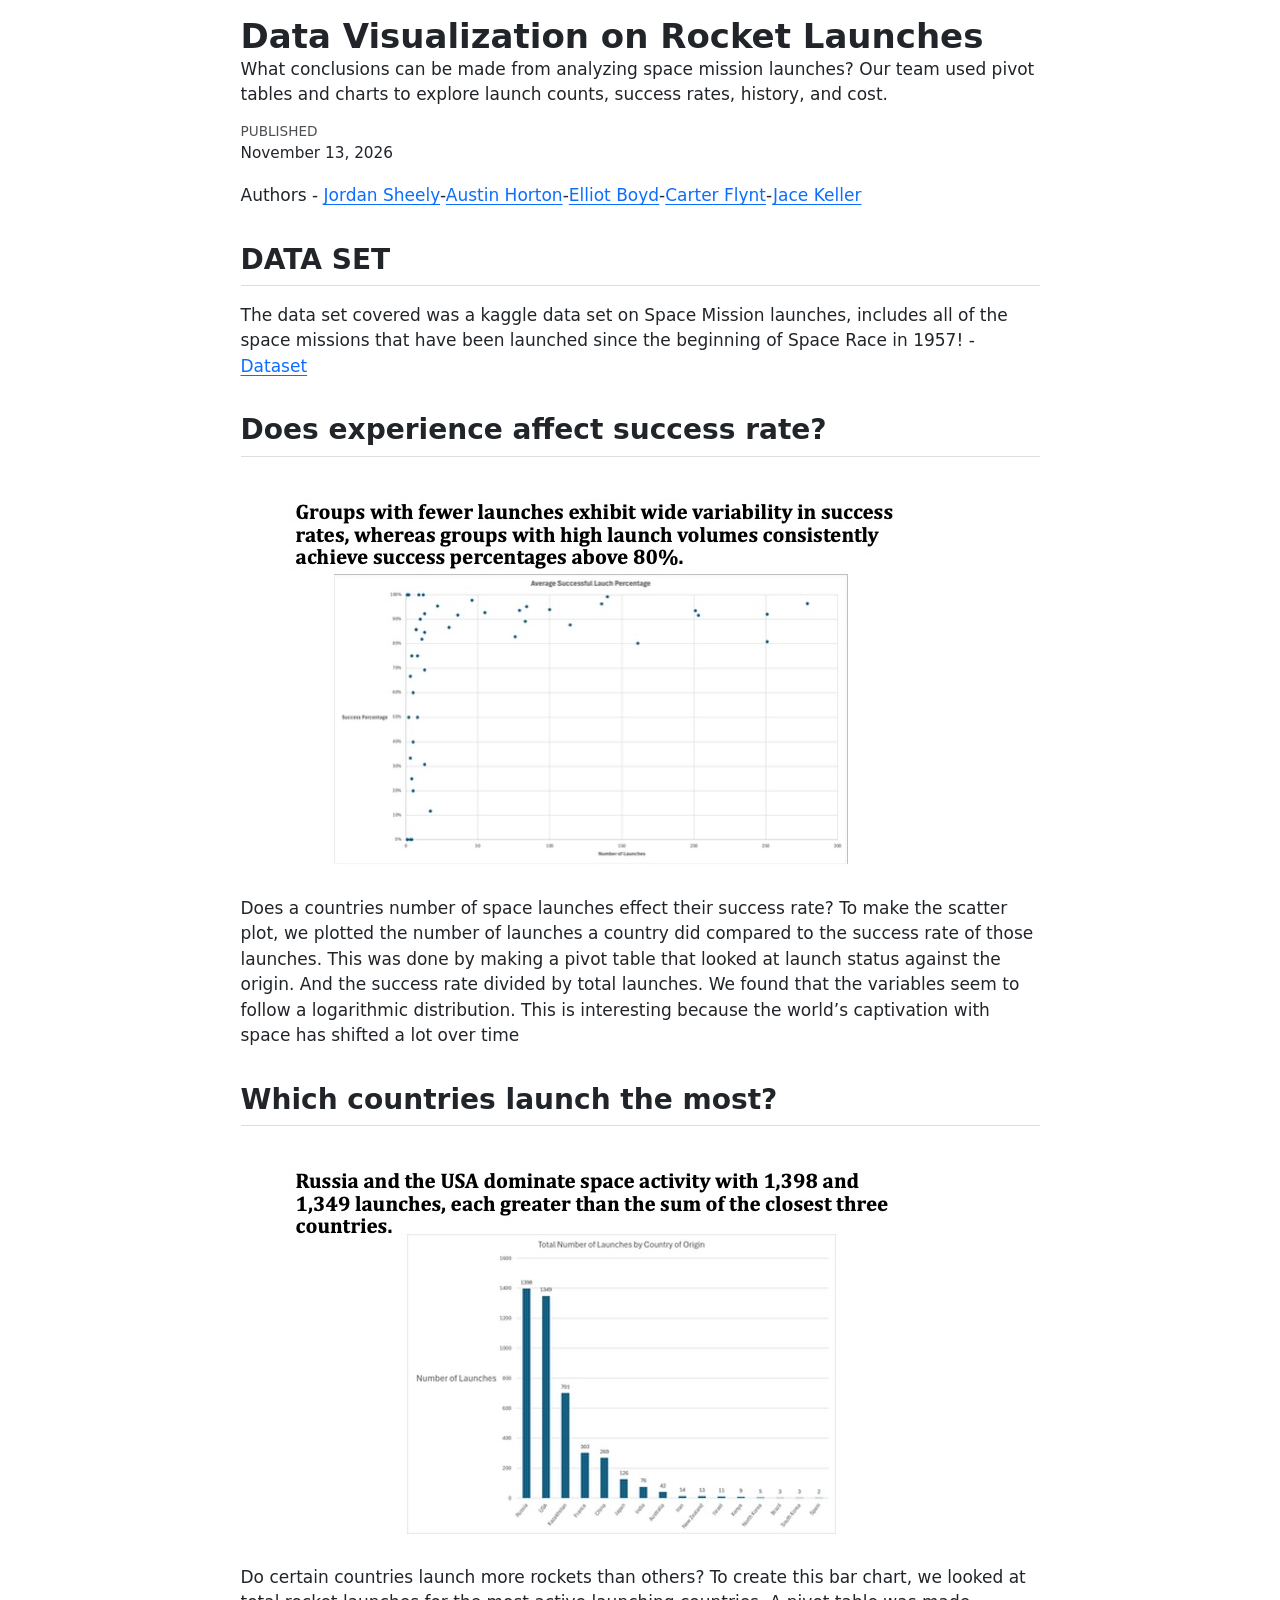
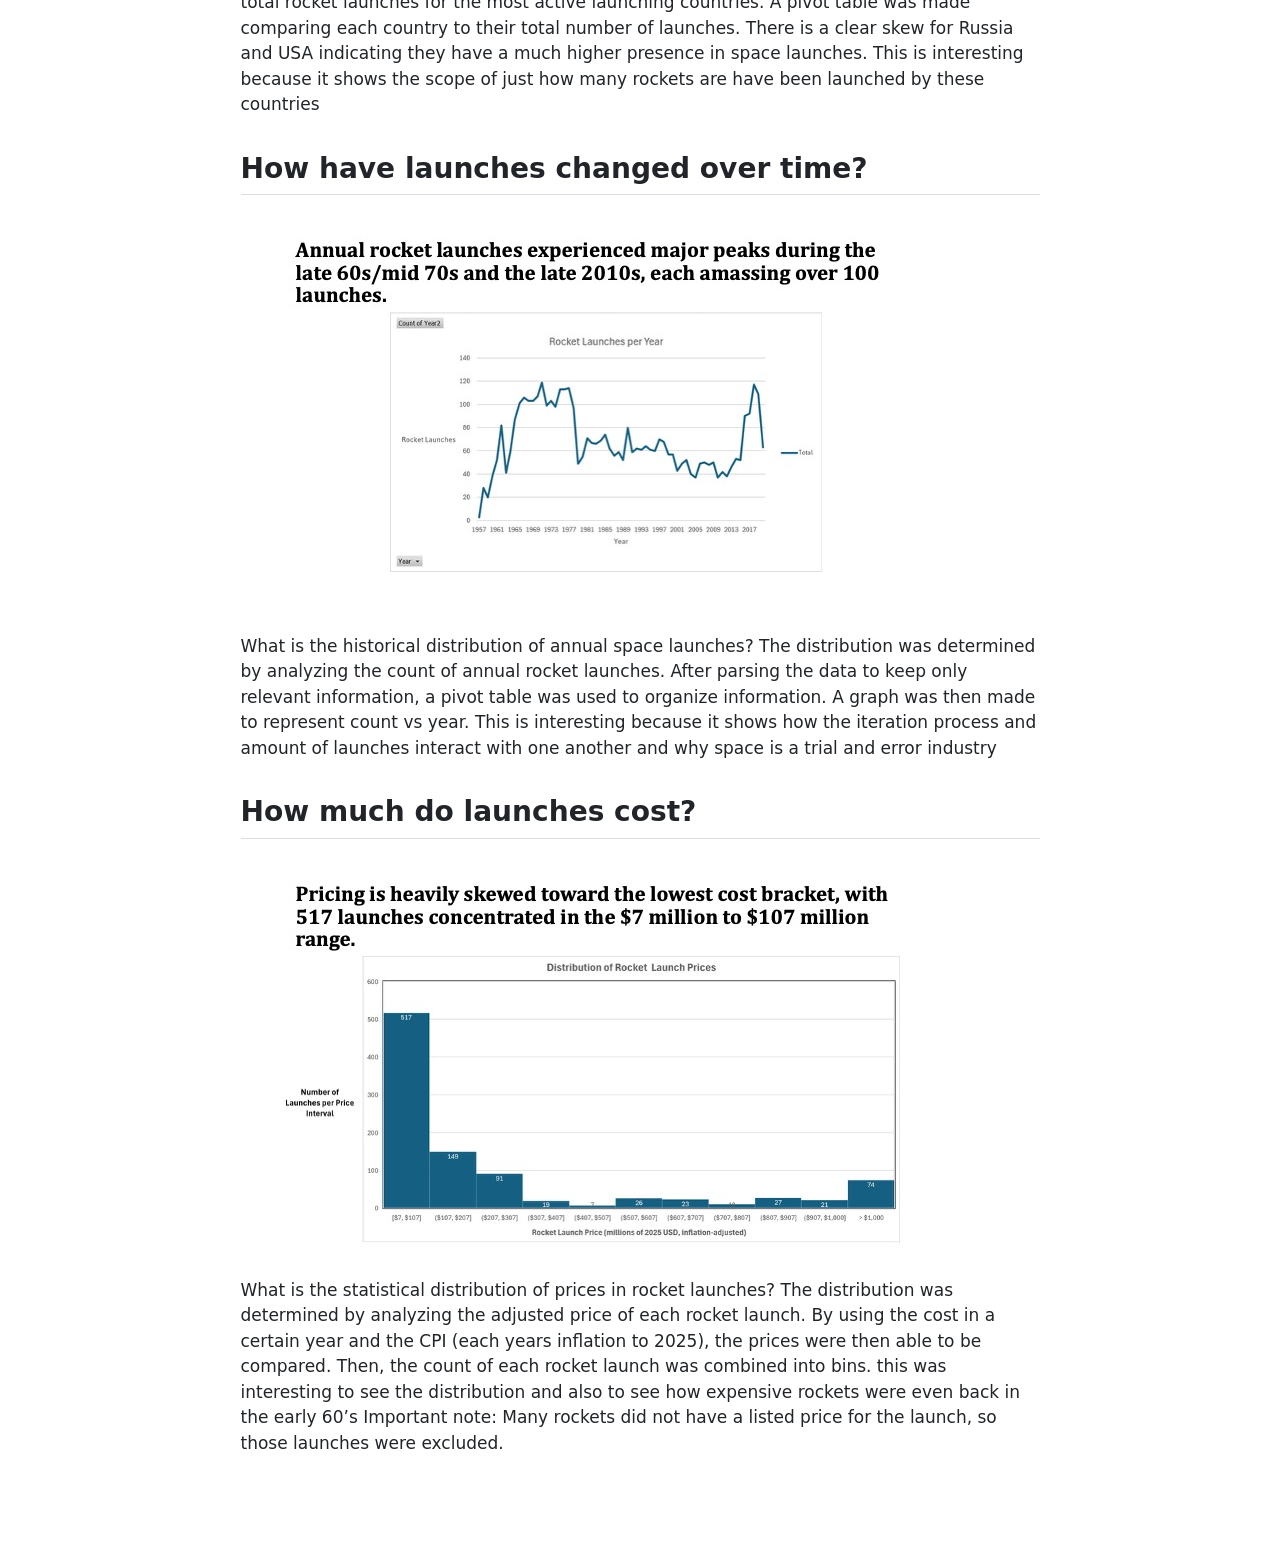
==== docs/posts/Data Visualization/index.html @ 4ab19f3b "Render Data Visualization post to HTML Co-Authored-By: Claude Haiku 5.5 <noreply@anthropic.com> Clau" ====
<!DOCTYPE html>
<html xmlns="http://www.w3.org/1999/xhtml" lang="en" xml:lang="en"><head>

<meta charset="utf-8">
<meta name="generator" content="quarto-1.11.9">

<meta name="viewport" content="width=device-width, initial-scale=1.0, user-scalable=yes">

<meta name="dcterms.date" content="2026-11-13">
<meta name="description" content="What conclusions can be made from analyzing space mission launches? Our team used pivot tables and charts to explore launch counts, success rates, history, and cost.">

<title>Data Visualization on Rocket Launches</title>
<style>
/* Default styles provided by pandoc.
** See https://pandoc.org/MANUAL.html#variables-for-html for config info.
*/
span.smallcaps{font-variant: small-caps;}
div.columns{display: flex; gap: 1.5em;}
div.column{flex: auto;}
@media screen {
div.columns{gap: min(4vw, 1.5em);}
div.column{overflow-x: auto;}
}
div.hanging-indent{margin-left: 1.5em; text-indent: -1.5em;}
ul.task-list{list-style: none;}
ul.task-list li input[type="checkbox"] {
  width: 0.8em;
  margin: 0 0.8em 0.2em -1em; /* quarto-specific, see https://github.com/quarto-dev/quarto-cli/issues/4556 */ 
  vertical-align: middle;
}
</style>


<script src="index_files/libs/clipboard/clipboard.min.js"></script>
<script src="index_files/libs/quarto-html/quarto.js" type="module"></script>
<script src="index_files/libs/quarto-html/tabsets/tabsets.js" type="module"></script>
<script src="index_files/libs/quarto-html/scrollable-regions/scrollable-regions.js" type="module"></script>
<script src="index_files/libs/quarto-html/popper.min.js"></script>
<script src="index_files/libs/quarto-html/tippy.umd.min.js"></script>
<script src="index_files/libs/quarto-html/anchor.min.js"></script>
<link href="index_files/libs/quarto-html/tippy.css" rel="stylesheet">
<link href="index_files/libs/quarto-html/quarto-syntax-highlighting-63b5708e65d6cd79cd7618c58d0c21e7.css" rel="stylesheet" id="quarto-text-highlighting-styles">
<script src="index_files/libs/bootstrap/bootstrap.min.js"></script>
<link href="index_files/libs/bootstrap/bootstrap-icons.css" rel="stylesheet">
<link href="index_files/libs/bootstrap/bootstrap-521bd39df32e8c52b27ae031db55aa90.min.css" rel="stylesheet" append-hash="true" id="quarto-bootstrap" data-mode="light">
<script src="index_files/libs/quarto-contrib/glightbox/glightbox.min.js"></script>
<link href="index_files/libs/quarto-contrib/glightbox/glightbox.min.css" rel="stylesheet">
<link href="index_files/libs/quarto-contrib/glightbox/lightbox.css" rel="stylesheet">


</head>

<body class="fullcontent quarto-light"><a id="quarto-skip-link" class="visually-hidden-focusable" href="#quarto-document-content">Skip to main content</a>

<div id="quarto-content" class="page-columns page-rows-contents page-layout-article">

<main class="content" id="quarto-document-content" tabindex="-1">

<header id="title-block-header" class="quarto-title-block default">
<div class="quarto-title">
<h1 class="title">Data Visualization on Rocket Launches</h1>
</div>

<div>
  <div class="description">
    What conclusions can be made from analyzing space mission launches? Our team used pivot tables and charts to explore launch counts, success rates, history, and cost.
  </div>
</div>


<div class="quarto-title-meta">

    
    <div>
    <div class="quarto-title-meta-heading">Published</div>
    <div class="quarto-title-meta-contents">
      <p class="date">November 13, 2026</p>
    </div>
  </div>
  
    
  </div>
  


</header>


<p>Authors - <a href="https://jordanlsheely.github.io/jordanlsheely/">Jordan Sheely</a>-<a href="https://austin-horton.github.io/">Austin Horton</a>-<a href="http://elliottboyd.github.io/">Elliot Boyd</a>-<a href="https://carterflynt.github.io/">Carter Flynt</a>-<a href="https://jace1206.github.io/">Jace Keller</a></p>
<section id="data-set" class="level2">
<h2 class="anchored" data-anchor-id="data-set">DATA SET</h2>
<p>The data set covered was a kaggle data set on Space Mission launches, includes all of the space missions that have been launched since the beginning of Space Race in 1957! - <a href="https://www.kaggle.com/datasets/salmane/space-missions-launches">Dataset</a></p>
</section>
<section id="does-experience-affect-success-rate" class="level2">
<h2 class="anchored" data-anchor-id="does-experience-affect-success-rate">Does experience affect success rate?</h2>
<p><a href="Slide2.jpeg" class="lightbox" data-gallery="quarto-lightbox-gallery-1"><img src="Slide2.jpeg" class="img-fluid"></a></p>
<p>Does a countries number of space launches effect their success rate? To make the scatter plot, we plotted the number of launches a country did compared to the success rate of those launches. This was done by making a pivot table that looked at launch status against the origin. And the success rate divided by total launches. We found that the variables seem to follow a logarithmic distribution. This is interesting because the world’s captivation with space has shifted a lot over time</p>
</section>
<section id="which-countries-launch-the-most" class="level2">
<h2 class="anchored" data-anchor-id="which-countries-launch-the-most">Which countries launch the most?</h2>
<p><a href="Slide3.jpeg" class="lightbox" data-gallery="quarto-lightbox-gallery-2"><img src="Slide3.jpeg" class="img-fluid"></a></p>
<p>Do certain countries launch more rockets than others? To create this bar chart, we looked at total rocket launches for the most active launching countries. A pivot table was made comparing each country to their total number of launches. There is a clear skew for Russia and USA indicating they have a much higher presence in space launches. This is interesting because it shows the scope of just how many rockets are have been launched by these countries</p>
</section>
<section id="how-have-launches-changed-over-time" class="level2">
<h2 class="anchored" data-anchor-id="how-have-launches-changed-over-time">How have launches changed over time?</h2>
<p><a href="Slide4.jpeg" class="lightbox" data-gallery="quarto-lightbox-gallery-3"><img src="Slide4.jpeg" class="img-fluid"></a></p>
<p>What is the historical distribution of annual space launches? The distribution was determined by analyzing the count of annual rocket launches. After parsing the data to keep only relevant information, a pivot table was used to organize information. A graph was then made to represent count vs year. This is interesting because it shows how the iteration process and amount of launches interact with one another and why space is a trial and error industry</p>
</section>
<section id="how-much-do-launches-cost" class="level2">
<h2 class="anchored" data-anchor-id="how-much-do-launches-cost">How much do launches cost?</h2>
<p><a href="Slide5.jpeg" class="lightbox" data-gallery="quarto-lightbox-gallery-4"><img src="Slide5.jpeg" class="img-fluid"></a></p>
<p>What is the statistical distribution of prices in rocket launches? The distribution was determined by analyzing the adjusted price of each rocket launch. By using the cost in a certain year and the CPI (each years inflation to 2025), the prices were then able to be compared. Then, the count of each rocket launch was combined into bins. this was interesting to see the distribution and also to see how expensive rockets were even back in the early 60’s Important note: Many rockets did not have a listed price for the launch, so those launches were excluded.</p>
</section>

</main>
<!-- /main column -->
<script id="quarto-html-after-body" type="application/javascript">
  window.document.addEventListener("DOMContentLoaded", function (event) {
    const icon = "";
    const anchorJS = new window.AnchorJS();
    anchorJS.options = {
      placement: 'right',
      icon: icon
    };
    anchorJS.add('.anchored');
    const isCodeAnnotation = (el) => {
      for (const clz of el.classList) {
        if (clz.startsWith('code-annotation-')) {                     
          return true;
        }
      }
      return false;
    }
    const onCopySuccess = function(e) {
      // button target
      const button = e.trigger;
      // don't keep focus
      button.blur();
      // flash "checked"
      button.classList.add('code-copy-button-checked');
      var currentTitle = button.getAttribute("title");
      button.setAttribute("title", "Copied!");
      let tooltip;
      if (window.bootstrap) {
        button.setAttribute("data-bs-toggle", "tooltip");
        button.setAttribute("data-bs-placement", "left");
        button.setAttribute("data-bs-title", "Copied!");
        tooltip = new bootstrap.Tooltip(button, 
          { trigger: "manual", 
            customClass: "code-copy-button-tooltip",
            offset: [0, -8]});
        tooltip.show();    
      }
      setTimeout(function() {
        if (tooltip) {
          tooltip.hide();
          button.removeAttribute("data-bs-title");
          button.removeAttribute("data-bs-toggle");
          button.removeAttribute("data-bs-placement");
        }
        button.setAttribute("title", currentTitle);
        button.classList.remove('code-copy-button-checked');
      }, 1000);
      // clear code selection
      e.clearSelection();
    }
    const getTextToCopy = function(trigger) {
      const outerScaffold = trigger.parentElement.cloneNode(true);
      const codeEl = outerScaffold.querySelector('code');
      for (const childEl of codeEl.children) {
        if (isCodeAnnotation(childEl)) {
          childEl.remove();
        }
      }
      return codeEl.innerText;
    }
    const clipboard = new window.ClipboardJS('.code-copy-button:not([data-in-quarto-modal])', {
      text: getTextToCopy
    });
    clipboard.on('success', onCopySuccess);
    if (window.document.getElementById('quarto-embedded-source-code-modal')) {
      const clipboardModal = new window.ClipboardJS('.code-copy-button[data-in-quarto-modal]', {
        text: getTextToCopy,
        container: window.document.getElementById('quarto-embedded-source-code-modal')
      });
      clipboardModal.on('success', onCopySuccess);
    }
      var localhostRegex = new RegExp(/^(?:http|https):\/\/localhost\:?[0-9]*\//);
      var mailtoRegex = new RegExp(/^mailto:/);
        var filterRegex = new RegExp('/' + window.location.host + '/');
      var isInternal = (href) => {
          return filterRegex.test(href) || localhostRegex.test(href) || mailtoRegex.test(href);
      }
      // Inspect non-navigation links and adorn them if external
      window.quartoDecorateExternalLinks = function (root) {
     var links = (root || window.document).querySelectorAll('a[href]:not(.nav-link):not(.navbar-brand):not(.toc-action):not(.sidebar-link):not(.sidebar-item-toggle):not(.pagination-link):not(.no-external):not([aria-hidden]):not(.dropdown-item):not(.quarto-navigation-tool):not(.about-link)');
      for (var i=0; i<links.length; i++) {
        const link = links[i];
        if (!isInternal(link.href)) {
          // undo the damage that might have been done by quarto-nav.js in the case of
          // links that we want to consider external
          if (link.dataset.originalHref !== undefined) {
            link.href = link.dataset.originalHref;
          }
          if (!link.classList.contains('no-external-icon')) {
          }
        }
      }
      };
      window.quartoDecorateExternalLinks(window.document);
    // Esc closes the popup (WCAG 1.4.13) and focus leaving both trigger and
    // popup closes it (WCAG 2.4.11); tippy handles neither for interactive popups.
    const hideOnEscAndFocusOut = {
      name: 'hideOnEscAndFocusOut',
      defaultValue: true,
      fn(instance) {
        const dismiss = () => {
          // A show scheduled by the trigger delay would otherwise reopen it
          instance.clearDelayTimeouts();
          instance.hide();
        };
        const onKeyDown = (event) => {
          if (event.key !== 'Escape') {
            return;
          }
          // Keep Esc from also reaching page handlers (e.g. reveal.js overview),
          // except an open reveal.js slide menu, which Esc should close too.
          // The menu handles keys only when its keyboard option is on.
          const menuHandlesEsc = window.Reveal?.getPlugin?.('menu')?.isOpen() &&
            window.Reveal.getConfig().menu?.keyboard !== false;
          if (!menuHandlesEsc) {
            event.stopPropagation();
          }
          if (instance.popper.contains(window.document.activeElement)) {
            // Disabled while refocusing so the focus trigger does not reopen it
            instance.disable();
            instance.reference.focus();
            instance.enable();
          }
          dismiss();
        };
        const onFocusOut = (event) => {
          const target = event.relatedTarget;
          if (target && !instance.reference.contains(target) &&
              !instance.popper.contains(target)) {
            dismiss();
          }
        };
        // On the trigger too: a click trigger (code-annotations: select) has no
        // blur handling. Attached for the instance's lifetime so leaving the
        // trigger also cancels a show still pending on the trigger delay.
        instance.reference.addEventListener('focusout', onFocusOut);
        return {
          onShow() {
            window.document.addEventListener('keydown', onKeyDown, true);
            instance.popper.addEventListener('focusout', onFocusOut);
          },
          onHide() {
            window.document.removeEventListener('keydown', onKeyDown, true);
            instance.popper.removeEventListener('focusout', onFocusOut);
          },
          onDestroy() {
            instance.reference.removeEventListener('focusout', onFocusOut);
          },
        };
      },
    };
    function tippyHover(el, contentFn, onTriggerFn, onUntriggerFn) {
      const config = {
        allowHTML: true,
        maxWidth: 500,
        delay: 100,
        arrow: false,
        appendTo: function(el) {
            return el.parentElement;
        },
        interactive: true,
        interactiveBorder: 10,
        theme: 'quarto',
        placement: 'bottom-start',
        plugins: [hideOnEscAndFocusOut],
      };
      if (contentFn) {
        config.content = contentFn;
      }
      if (onTriggerFn) {
        config.onTrigger = onTriggerFn;
      }
      if (onUntriggerFn) {
        config.onUntrigger = onUntriggerFn;
      }
      window.tippy(el, config); 
    }
    const noterefs = window.document.querySelectorAll('a[role="doc-noteref"]');
    for (var i=0; i<noterefs.length; i++) {
      const ref = noterefs[i];
      tippyHover(ref, function() {
        // use id or data attribute instead here
        let href = ref.getAttribute('data-footnote-href') || ref.getAttribute('href');
        try { href = new URL(href).hash; } catch {}
        const id = href.replace(/^#\/?/, "");
        const note = window.document.getElementById(id);
        if (note) {
          return note.innerHTML;
        } else {
          return "";
        }
      });
    }
    const xrefs = window.document.querySelectorAll('a.quarto-xref');
    const processXRef = (id, note) => {
      // Strip column container classes
      const stripColumnClz = (el) => {
        el.classList.remove("page-full", "page-columns");
        if (el.children) {
          for (const child of el.children) {
            stripColumnClz(child);
          }
        }
      }
      stripColumnClz(note)
      if (id === null || id.startsWith('sec-')) {
        // Special case sections, only their first couple elements
        const container = document.createElement("div");
        if (note.children && note.children.length > 2) {
          container.appendChild(note.children[0].cloneNode(true));
          for (let i = 1; i < note.children.length; i++) {
            const child = note.children[i];
            if (child.tagName === "P" && child.innerText === "") {
              continue;
            } else {
              container.appendChild(child.cloneNode(true));
              break;
            }
          }
          if (window.Quarto?.typesetMath) {
            window.Quarto.typesetMath(container);
          }
          return container.innerHTML
        } else {
          if (window.Quarto?.typesetMath) {
            window.Quarto.typesetMath(note);
          }
          return note.innerHTML;
        }
      } else {
        // Remove any anchor links if they are present
        const anchorLink = note.querySelector('a.anchorjs-link');
        if (anchorLink) {
          anchorLink.remove();
        }
        if (window.Quarto?.typesetMath) {
          window.Quarto.typesetMath(note);
        }
        if (note.classList.contains("callout")) {
          return note.outerHTML;
        } else {
          return note.innerHTML;
        }
      }
    }
    for (var i=0; i<xrefs.length; i++) {
      const xref = xrefs[i];
      tippyHover(xref, undefined, function(instance) {
        instance.disable();
        let url = xref.getAttribute('href');
        let hash = undefined; 
        if (url.startsWith('#')) {
          hash = url;
        } else {
          try { hash = new URL(url).hash; } catch {}
        }
        if (hash) {
          const id = hash.replace(/^#\/?/, "");
          const note = window.document.getElementById(id);
          if (note !== null) {
            try {
              const html = processXRef(id, note.cloneNode(true));
              instance.setContent(html);
            } finally {
              instance.enable();
              instance.show();
            }
          } else {
            // See if we can fetch this
            fetch(url.split('#')[0])
            .then(res => res.text())
            .then(html => {
              const parser = new DOMParser();
              const htmlDoc = parser.parseFromString(html, "text/html");
              const note = htmlDoc.getElementById(id);
              if (note !== null) {
                const html = processXRef(id, note);
                instance.setContent(html);
              } 
            }).finally(() => {
              instance.enable();
              instance.show();
            });
          }
        } else {
          // See if we can fetch a full url (with no hash to target)
          // This is a special case and we should probably do some content thinning / targeting
          fetch(url)
          .then(res => res.text())
          .then(html => {
            const parser = new DOMParser();
            const htmlDoc = parser.parseFromString(html, "text/html");
            const note = htmlDoc.querySelector('main.content');
            if (note !== null) {
              // This should only happen for chapter cross references
              // (since there is no id in the URL)
              // remove the first header
              if (note.children.length > 0 && note.children[0].tagName === "HEADER") {
                note.children[0].remove();
              }
              const html = processXRef(null, note);
              instance.setContent(html);
            } 
          }).finally(() => {
            instance.enable();
            instance.show();
          });
        }
      }, function(instance) {
      });
    }
        let selectedAnnoteEl;
        const selectorForAnnotation = ( cell, annotation) => {
          let cellAttr = 'data-code-cell="' + cell + '"';
          let lineAttr = 'data-code-annotation="' +  annotation + '"';
          const selector = 'span[' + cellAttr + '][' + lineAttr + ']';
          return selector;
        }
        const selectCodeLines = (annoteEl) => {
          const doc = window.document;
          const targetCell = annoteEl.getAttribute("data-target-cell");
          const targetAnnotation = annoteEl.getAttribute("data-target-annotation");
          const annoteSpan = window.document.querySelector(selectorForAnnotation(targetCell, targetAnnotation));
          const lines = annoteSpan.getAttribute("data-code-lines").split(",");
          const lineIds = lines.map((line) => {
            return targetCell + "-" + line;
          })
          // Each band is positioned against its own containing block, which is
          // not the offsetParent of the lines, so place it from client rects.
          const placeBand = (band, firstEl, lastEl, codeBlock) => {
            const container = band.offsetParent;
            if (container === null) {
              return;
            }
            const containerRect = container.getBoundingClientRect();
            // Reveal.js scales slides with a transform, so convert client
            // pixels back to the CSS pixels of the container.
            const scale = containerRect.height / container.offsetHeight || 1;
            const firstRect = firstEl.getBoundingClientRect();
            const lastRect = lastEl.getBoundingClientRect();
            const top = (firstRect.top - containerRect.top) / scale - container.clientTop + container.scrollTop;
            const height = (lastRect.bottom - firstRect.top) / scale;
            band.style.top = top - 2 + "px";
            band.style.height = height + 4 + "px";
            if (codeBlock) {
              // Without the copy button wrapper, the containing block is wider
              // than the code block, so span the code block explicitly.
              const blockRect = codeBlock.getBoundingClientRect();
              band.style.left = (blockRect.left - containerRect.left) / scale - container.clientLeft + container.scrollLeft + "px";
              band.style.width = blockRect.width / scale + "px";
            }
          };
          if (lineIds.length > 0) {
            const el = window.document.getElementById(lineIds[0]);
            const lastEl = window.document.getElementById(lineIds[lineIds.length - 1]);
            const parent = el.parentElement.parentElement;
            // cook up a div (if necessary) and position it
            let div = window.document.getElementById("code-annotation-line-highlight");
            if (div === null) {
              div = window.document.createElement("div");
              div.setAttribute("id", "code-annotation-line-highlight");
              div.style.position = 'absolute';
              parent.appendChild(div);
            }
            placeBand(div, el, lastEl, parent.closest("div.sourceCode") || parent);
            let gutterDiv = window.document.getElementById("code-annotation-line-highlight-gutter");
            if (gutterDiv === null) {
              gutterDiv = window.document.createElement("div");
              gutterDiv.setAttribute("id", "code-annotation-line-highlight-gutter");
              gutterDiv.style.position = 'absolute';
              const codeCell = window.document.getElementById(targetCell);
              const gutter = codeCell.querySelector('.code-annotation-gutter');
              gutter.appendChild(gutterDiv);
            }
            placeBand(gutterDiv, el, lastEl);
            selectedAnnoteEl = annoteEl;
          }
        };
        const unselectCodeLines = () => {
          const elementsIds = ["code-annotation-line-highlight", "code-annotation-line-highlight-gutter"];
          elementsIds.forEach((elId) => {
            const div = window.document.getElementById(elId);
            if (div) {
              div.remove();
            }
          });
          selectedAnnoteEl = undefined;
        };
          // Handle positioning of the toggle
      window.addEventListener(
        "resize",
        throttle(() => {
          elRect = undefined;
          if (selectedAnnoteEl) {
            selectCodeLines(selectedAnnoteEl);
          }
        }, 10)
      );
      function throttle(fn, ms) {
      let throttle = false;
      let timer;
        return (...args) => {
          if(!throttle) { // first call gets through
              fn.apply(this, args);
              throttle = true;
          } else { // all the others get throttled
              if(timer) clearTimeout(timer); // cancel #2
              timer = setTimeout(() => {
                fn.apply(this, args);
                timer = throttle = false;
              }, ms);
          }
        };
      }
        // Attach click handler to the DT
        const annoteDls = window.document.querySelectorAll('dt[data-target-cell]');
        for (const annoteDlNode of annoteDls) {
          annoteDlNode.addEventListener('click', (event) => {
            const clickedEl = event.target;
            if (clickedEl !== selectedAnnoteEl) {
              unselectCodeLines();
              const activeEl = window.document.querySelector('dt[data-target-cell].code-annotation-active');
              if (activeEl) {
                activeEl.classList.remove('code-annotation-active');
              }
              selectCodeLines(clickedEl);
              clickedEl.classList.add('code-annotation-active');
            } else {
              // Unselect the line
              unselectCodeLines();
              clickedEl.classList.remove('code-annotation-active');
            }
          });
        }
    const findCites = (el) => {
      const parentEl = el.parentElement;
      if (parentEl) {
        const cites = parentEl.dataset.cites;
        if (cites) {
          return {
            el,
            cites: cites.split(' ')
          };
        } else {
          return findCites(el.parentElement)
        }
      } else {
        return undefined;
      }
    };
    var bibliorefs = window.document.querySelectorAll('a[role="doc-biblioref"]');
    for (var i=0; i<bibliorefs.length; i++) {
      const ref = bibliorefs[i];
      const citeInfo = findCites(ref);
      if (citeInfo) {
        tippyHover(citeInfo.el, function() {
          var popup = window.document.createElement('div');
          citeInfo.cites.forEach(function(cite) {
            var citeDiv = window.document.createElement('div');
            citeDiv.classList.add('hanging-indent');
            citeDiv.classList.add('csl-entry');
            var biblioDiv = window.document.getElementById('ref-' + cite);
            if (biblioDiv) {
              citeDiv.innerHTML = biblioDiv.innerHTML;
            }
            popup.appendChild(citeDiv);
          });
          return popup.innerHTML;
        });
      }
    }
  });
  </script>
  <script type="application/javascript">
  window.quartoScrollableRegionsLabels = {"code":"Scrollable code","output":"Scrollable output"};
  </script>
</div> <!-- /content -->
<script>var lightboxQuarto = GLightbox({"closeEffect":"zoom","descPosition":"bottom","loop":false,"openEffect":"zoom","selector":".lightbox"});
(function() {
  let previousOnload = window.onload;
  window.onload = () => {
    if (previousOnload) {
      previousOnload();
    }
    lightboxQuarto.on('slide_before_load', (data) => {
      const { slideIndex, slideNode, slideConfig, player, trigger } = data;
      const href = trigger.getAttribute('href');
      if (href !== null) {
        const imgEl = window.document.querySelector(`a[href="${href}"] img`);
        if (imgEl !== null) {
          const srcAttr = imgEl.getAttribute("src");
          if (srcAttr && srcAttr.startsWith("data:")) {
            slideConfig.href = srcAttr;
          }
        }
      } 
    });
  
    lightboxQuarto.on('slide_after_load', (data) => {
      const { slideIndex, slideNode, slideConfig, player, trigger } = data;
      if (window.Quarto?.typesetMath) {
        window.Quarto.typesetMath(slideNode);
      }
    });
  
  };
  
})();
          </script>




</body></html>
---- docs/posts/Data Visualization/index_files/libs/quarto-html/tippy.css ----
.tippy-box[data-animation=fade][data-state=hidden]{opacity:0}[data-tippy-root]{max-width:calc(100vw - 10px)}.tippy-box{position:relative;background-color:#333;color:#fff;border-radius:4px;font-size:14px;line-height:1.4;white-space:normal;outline:0;transition-property:transform,visibility,opacity}.tippy-box[data-placement^=top]>.tippy-arrow{bottom:0}.tippy-box[data-placement^=top]>.tippy-arrow:before{bottom:-7px;left:0;border-width:8px 8px 0;border-top-color:initial;transform-origin:center top}.tippy-box[data-placement^=bottom]>.tippy-arrow{top:0}.tippy-box[data-placement^=bottom]>.tippy-arrow:before{top:-7px;left:0;border-width:0 8px 8px;border-bottom-color:initial;transform-origin:center bottom}.tippy-box[data-placement^=left]>.tippy-arrow{right:0}.tippy-box[data-placement^=left]>.tippy-arrow:before{border-width:8px 0 8px 8px;border-left-color:initial;right:-7px;transform-origin:center left}.tippy-box[data-placement^=right]>.tippy-arrow{left:0}.tippy-box[data-placement^=right]>.tippy-arrow:before{left:-7px;border-width:8px 8px 8px 0;border-right-color:initial;transform-origin:center right}.tippy-box[data-inertia][data-state=visible]{transition-timing-function:cubic-bezier(.54,1.5,.38,1.11)}.tippy-arrow{width:16px;height:16px;color:#333}.tippy-arrow:before{content:"";position:absolute;border-color:transparent;border-style:solid}.tippy-content{position:relative;padding:5px 9px;z-index:1}
---- docs/posts/Data Visualization/index_files/libs/quarto-html/quarto-syntax-highlighting-63b5708e65d6cd79cd7618c58d0c21e7.css ----
/* quarto syntax highlight colors */
:root {
  --quarto-hl-ot-color: #003B4F;
  --quarto-hl-at-color: #657422;
  --quarto-hl-ss-color: #20794D;
  --quarto-hl-an-color: #5E5E5E;
  --quarto-hl-fu-color: #4758AB;
  --quarto-hl-st-color: #20794D;
  --quarto-hl-cf-color: #003B4F;
  --quarto-hl-op-color: #5E5E5E;
  --quarto-hl-er-color: #AD0000;
  --quarto-hl-bn-color: #AD0000;
  --quarto-hl-al-color: #AD0000;
  --quarto-hl-va-color: #111111;
  --quarto-hl-bu-color: inherit;
  --quarto-hl-ex-color: inherit;
  --quarto-hl-pp-color: #AD0000;
  --quarto-hl-in-color: #5E5E5E;
  --quarto-hl-vs-color: #20794D;
  --quarto-hl-wa-color: #5E5E5E;
  --quarto-hl-do-color: #5E5E5E;
  --quarto-hl-im-color: #00769E;
  --quarto-hl-ch-color: #20794D;
  --quarto-hl-dt-color: #AD0000;
  --quarto-hl-fl-color: #AD0000;
  --quarto-hl-co-color: #5E5E5E;
  --quarto-hl-cv-color: #5E5E5E;
  --quarto-hl-cn-color: #8f5902;
  --quarto-hl-sc-color: #5E5E5E;
  --quarto-hl-dv-color: #AD0000;
  --quarto-hl-kw-color: #003B4F;
}

/* other quarto variables */
:root {
  --quarto-font-monospace: SFMono-Regular, Menlo, Monaco, Consolas, "Liberation Mono", "Courier New", monospace;
}

/* syntax highlight based on Pandoc's rules */
pre > code.sourceCode > span {
  color: #003B4F;
}

code.sourceCode > span {
  color: #003B4F;
}

div.sourceCode,
div.sourceCode pre.sourceCode {
  color: #003B4F;
}

/* Normal */
code span {
  color: #003B4F;
}

/* Alert */
code span.al {
  color: #AD0000;
  font-style: inherit;
}

/* Annotation */
code span.an {
  color: #5E5E5E;
  font-style: inherit;
}

/* Attribute */
code span.at {
  color: #657422;
  font-style: inherit;
}

/* BaseN */
code span.bn {
  color: #AD0000;
  font-style: inherit;
}

/* BuiltIn */
code span.bu {
  font-style: inherit;
}

/* ControlFlow */
code span.cf {
  color: #003B4F;
  font-weight: bold;
  font-style: inherit;
}

/* Char */
code span.ch {
  color: #20794D;
  font-style: inherit;
}

/* Constant */
code span.cn {
  color: #8f5902;
  font-style: inherit;
}

/* Comment */
code span.co {
  color: #5E5E5E;
  font-style: inherit;
}

/* CommentVar */
code span.cv {
  color: #5E5E5E;
  font-style: italic;
}

/* Documentation */
code span.do {
  color: #5E5E5E;
  font-style: italic;
}

/* DataType */
code span.dt {
  color: #AD0000;
  font-style: inherit;
}

/* DecVal */
code span.dv {
  color: #AD0000;
  font-style: inherit;
}

/* Error */
code span.er {
  color: #AD0000;
  font-style: inherit;
}

/* Extension */
code span.ex {
  font-style: inherit;
}

/* Float */
code span.fl {
  color: #AD0000;
  font-style: inherit;
}

/* Function */
code span.fu {
  color: #4758AB;
  font-style: inherit;
}

/* Import */
code span.im {
  color: #00769E;
  font-style: inherit;
}

/* Information */
code span.in {
  color: #5E5E5E;
  font-style: inherit;
}

/* Keyword */
code span.kw {
  color: #003B4F;
  font-weight: bold;
  font-style: inherit;
}

/* Operator */
code span.op {
  color: #5E5E5E;
  font-style: inherit;
}

/* Other */
code span.ot {
  color: #003B4F;
  font-style: inherit;
}

/* Preprocessor */
code span.pp {
  color: #AD0000;
  font-style: inherit;
}

/* SpecialChar */
code span.sc {
  color: #5E5E5E;
  font-style: inherit;
}

/* SpecialString */
code span.ss {
  color: #20794D;
  font-style: inherit;
}

/* String */
code span.st {
  color: #20794D;
  font-style: inherit;
}

/* Variable */
code span.va {
  color: #111111;
  font-style: inherit;
}

/* VerbatimString */
code span.vs {
  color: #20794D;
  font-style: inherit;
}

/* Warning */
code span.wa {
  color: #5E5E5E;
  font-style: italic;
}

.prevent-inlining {
  content: "</";
}

/*# sourceMappingURL=054cc16b9e9817627be6994582d2ffb5.css.map */
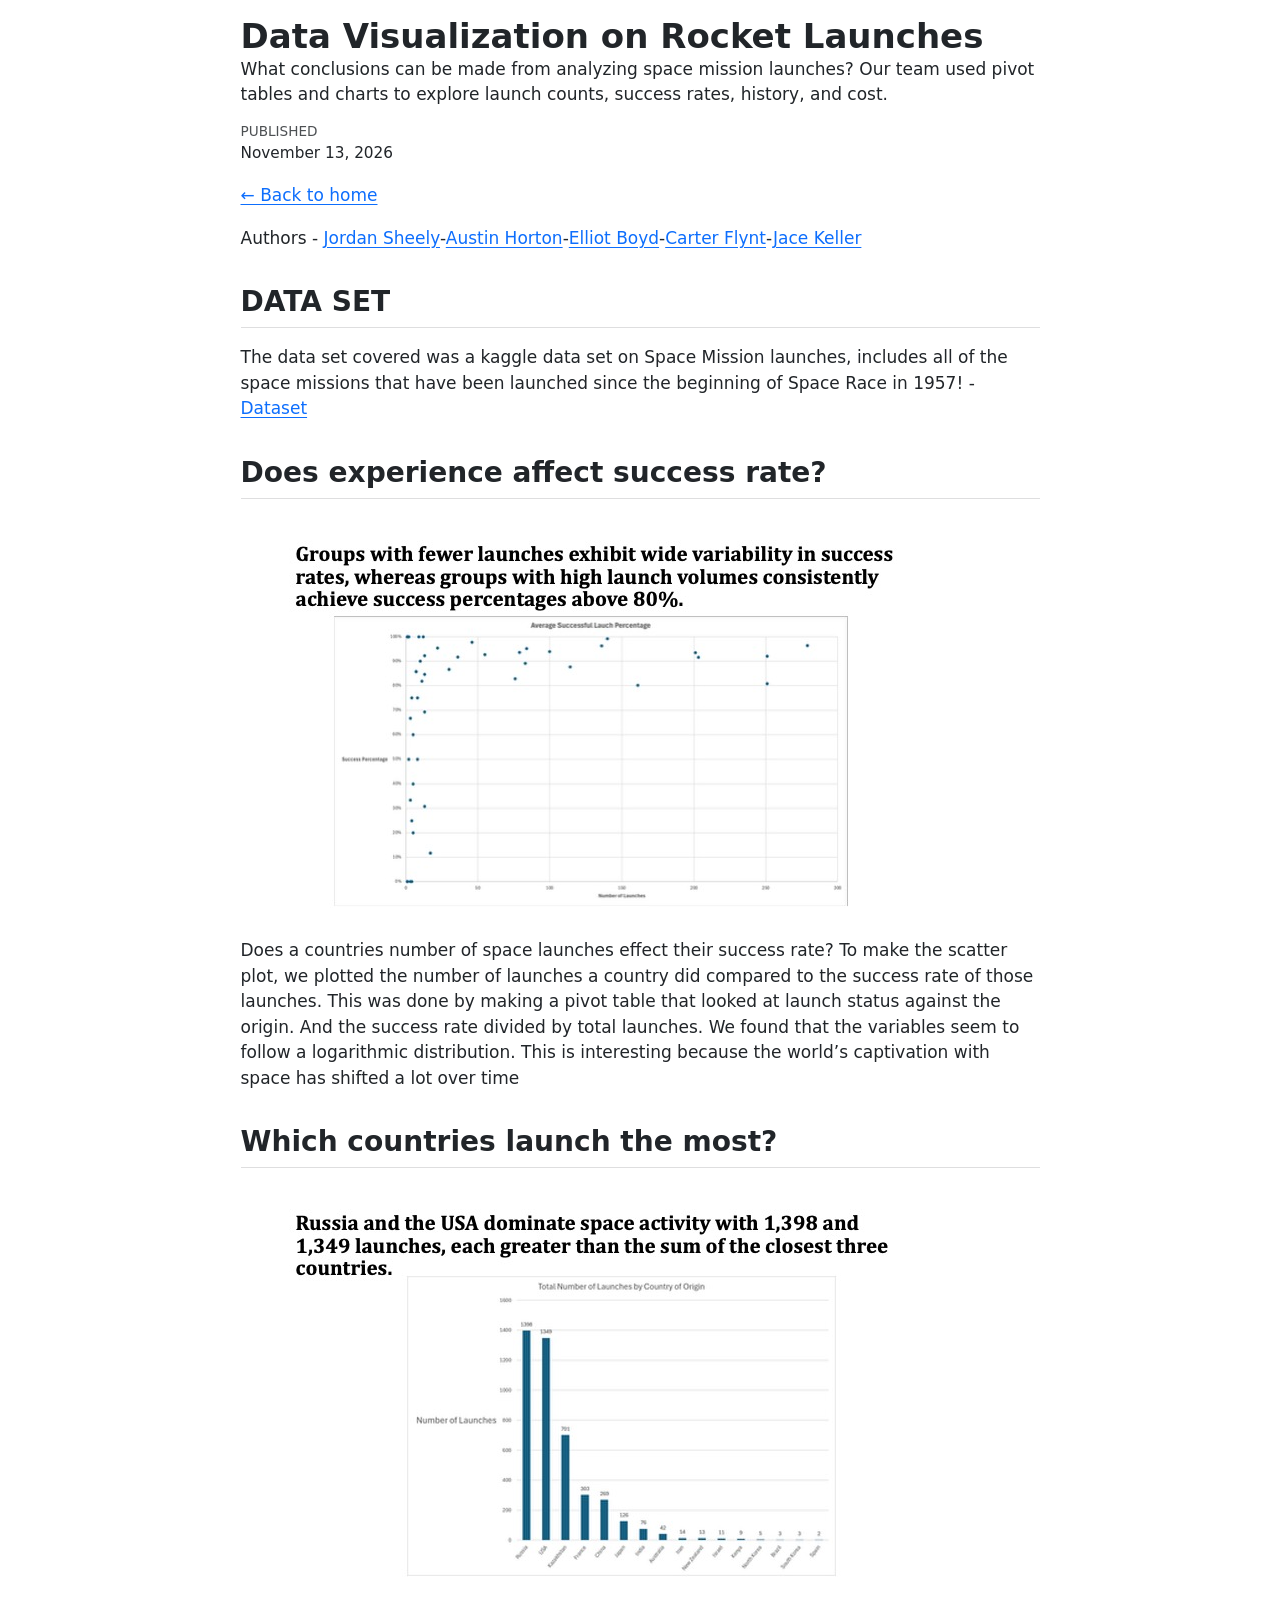
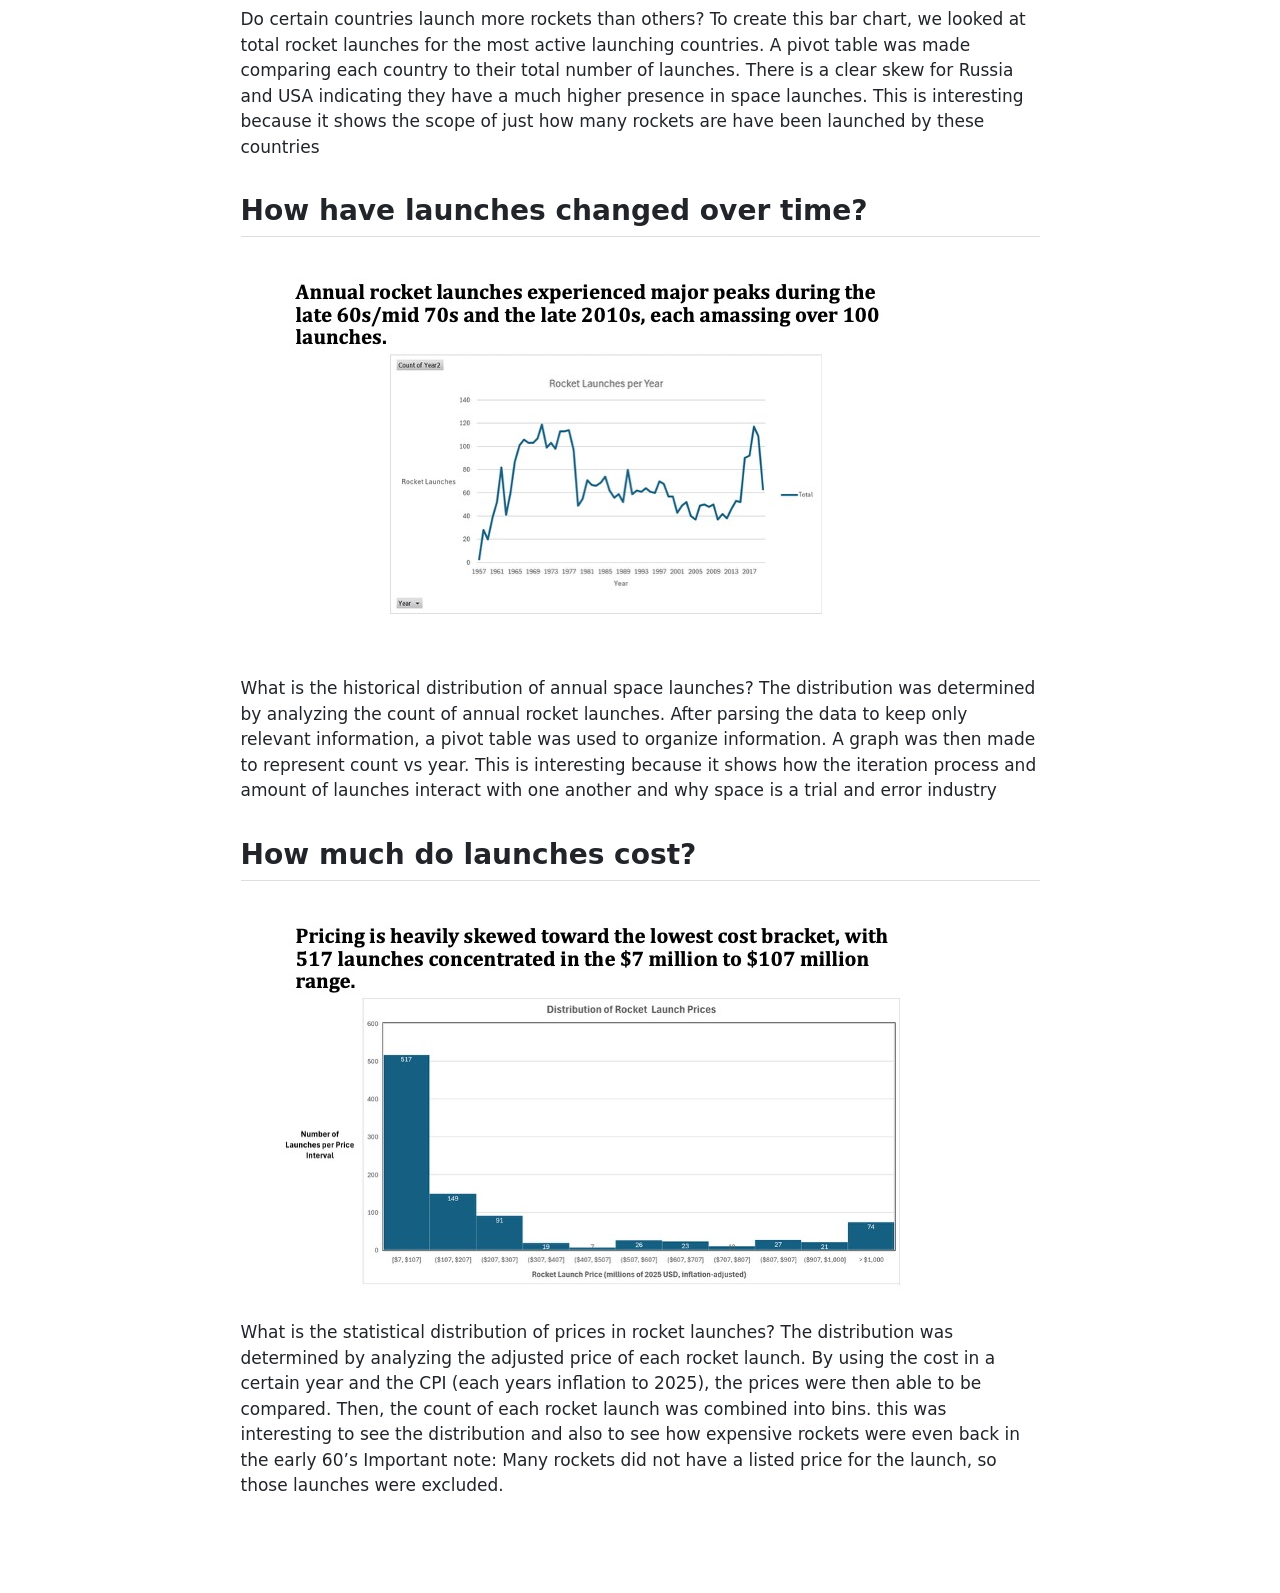
==== commit 429136c1: "Add back-to-home link on Data Visualization post Co-Authored-By: Claude Haiku 5.5 <noreply@anthropic" ====
--- a/docs/posts/Data Visualization/index.html
+++ b/docs/posts/Data Visualization/index.html
@@ -86,6 +86,7 @@
 </header>
 
 
+<p><a href="../../index.html">← Back to home</a></p>
 <p>Authors - <a href="https://jordanlsheely.github.io/jordanlsheely/">Jordan Sheely</a>-<a href="https://austin-horton.github.io/">Austin Horton</a>-<a href="http://elliottboyd.github.io/">Elliot Boyd</a>-<a href="https://carterflynt.github.io/">Carter Flynt</a>-<a href="https://jace1206.github.io/">Jace Keller</a></p>
 <section id="data-set" class="level2">
 <h2 class="anchored" data-anchor-id="data-set">DATA SET</h2>
